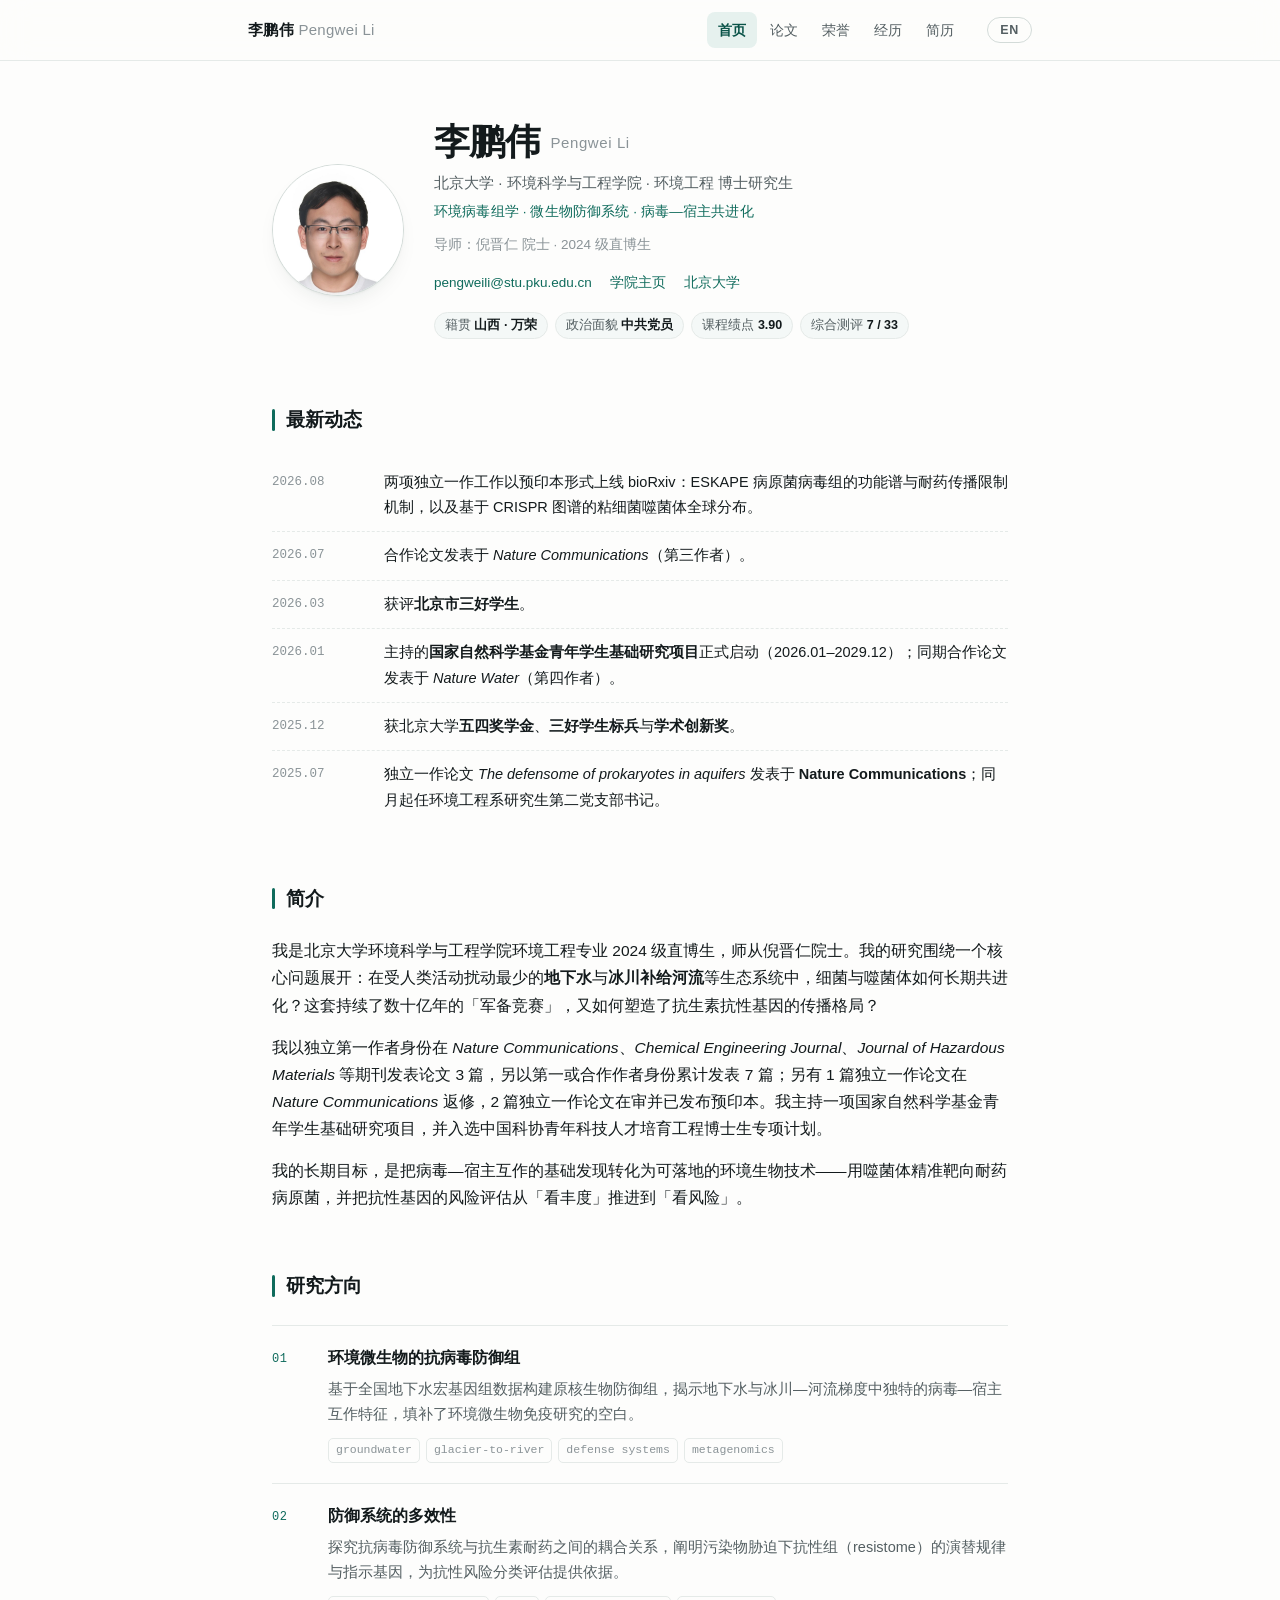
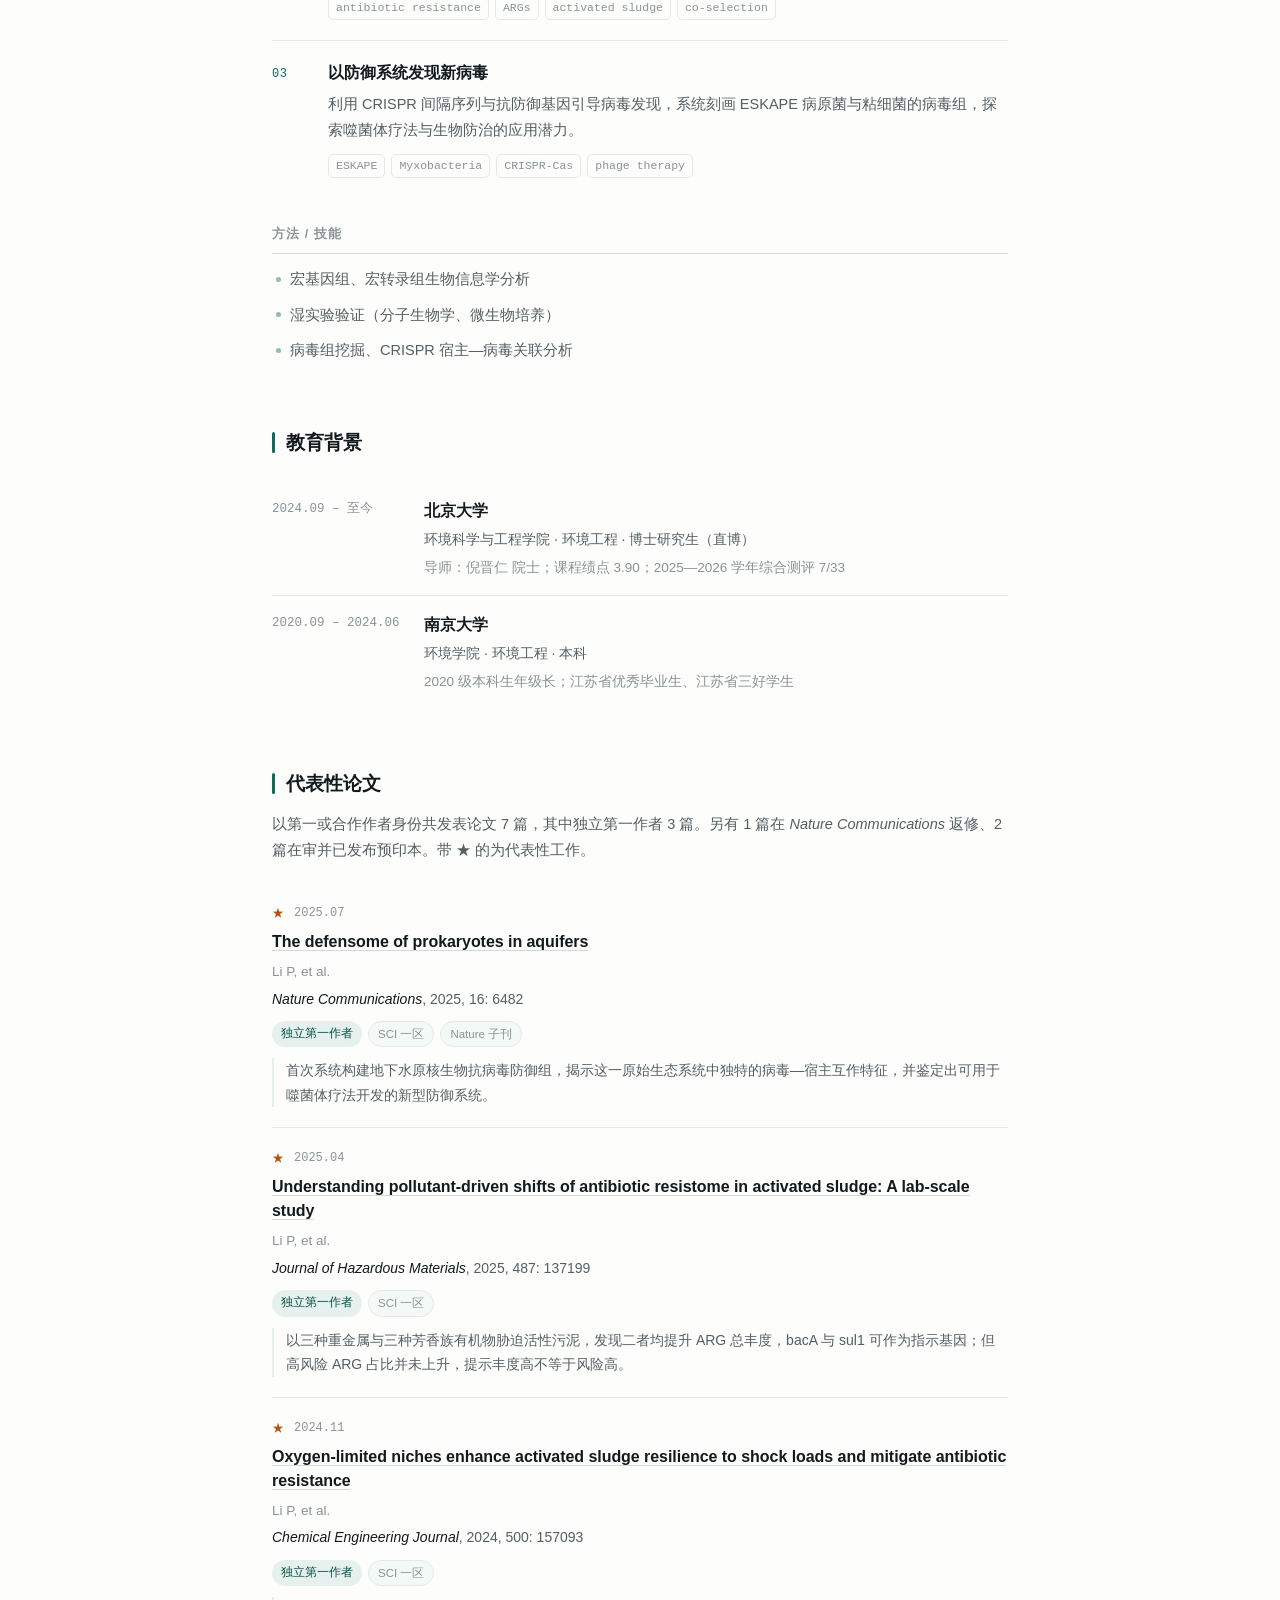
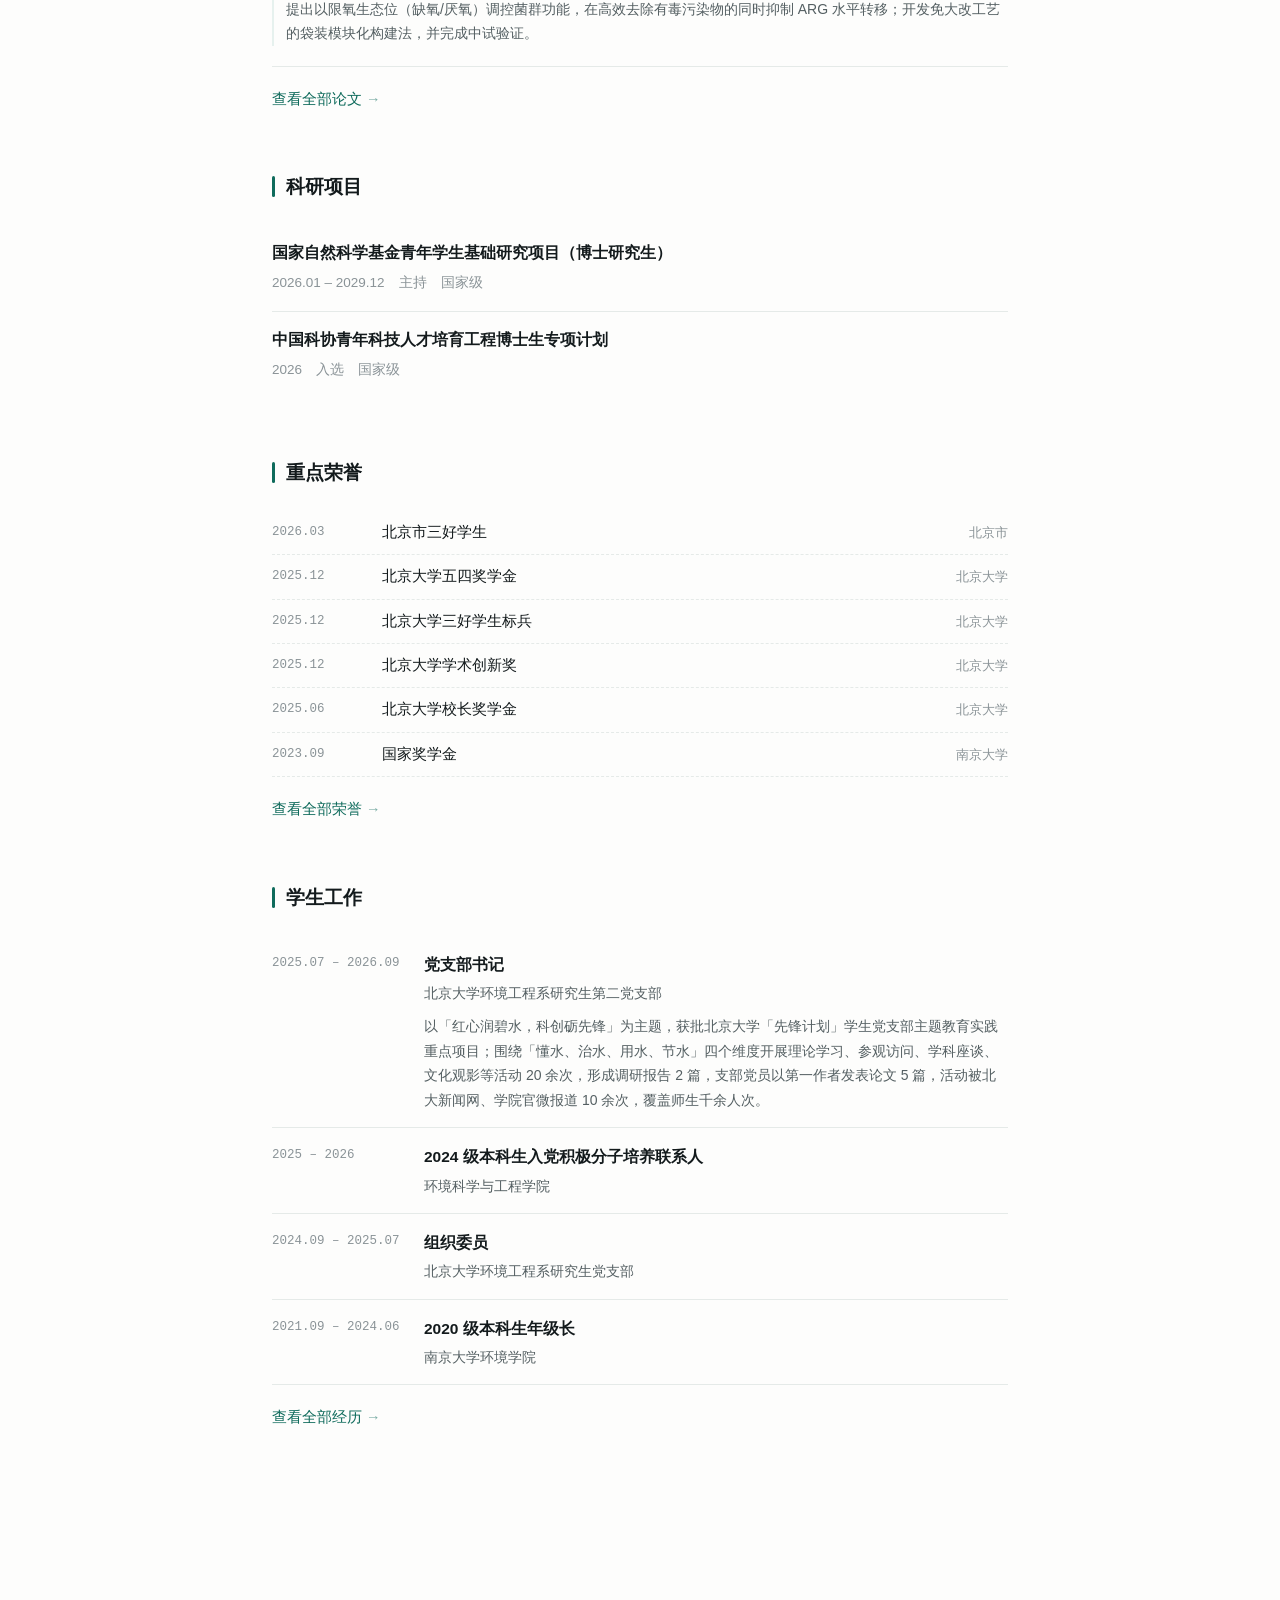
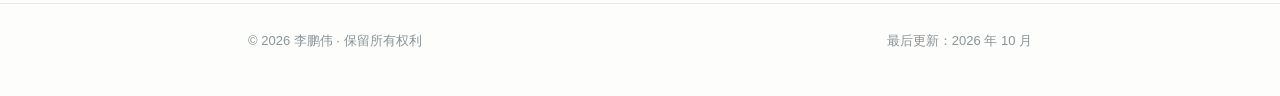
==== index.html @ 7e888766 "初始化个人主页：首页、论文、荣誉、经历、简历五页 + 数据驱动的可维护结构" ====
<!DOCTYPE html>
<html lang="zh-CN">
<head>
<meta charset="utf-8">
<meta name="viewport" content="width=device-width, initial-scale=1">
<title>李鹏伟 | 北京大学环境科学与工程学院</title>
<meta name="description" content="李鹏伟（Pengwei Li），北京大学环境科学与工程学院环境工程专业 2024 级直博生，师从倪晋仁院士。研究聚焦环境病毒组学、微生物抗病毒防御系统与病毒—宿主共进化，以独立第一作者在 Nature Communications 等期刊发表论文。">
<meta name="author" content="李鹏伟 Pengwei Li">
<meta name="keywords" content="李鹏伟,Pengwei Li,环境工程,北京大学,环境病毒组学,噬菌体,微生物防御系统,抗生素抗性基因,地下水">
<link rel="canonical" href="https://pengweili.github.io/">

<meta property="og:type" content="profile">
<meta property="og:title" content="李鹏伟 | 北京大学环境科学与工程学院">
<meta property="og:description" content="环境病毒组学 · 微生物防御系统 · 病毒—宿主共进化">
<meta property="og:url" content="https://pengweili.github.io/">
<meta property="og:image" content="https://pengweili.github.io/assets/img/avatar.jpg">
<meta name="twitter:card" content="summary">

<link rel="icon" href="assets/img/favicon.svg" type="image/svg+xml">
<link rel="apple-touch-icon" href="assets/img/avatar.jpg">
<link rel="stylesheet" href="assets/css/style.css">

<script type="application/ld+json">
{
  "@context": "https://schema.org",
  "@type": "Person",
  "name": "李鹏伟",
  "alternateName": "Pengwei Li",
  "url": "https://pengweili.github.io/",
  "image": "https://pengweili.github.io/assets/img/avatar.jpg",
  "email": "mailto:pengweili@stu.pku.edu.cn",
  "jobTitle": "Ph.D. Student in Environmental Engineering",
  "affiliation": {
    "@type": "CollegeOrUniversity",
    "name": "Peking University",
    "department": "College of Environmental Sciences and Engineering"
  },
  "alumniOf": { "@type": "CollegeOrUniversity", "name": "Nanjing University" },
  "knowsAbout": ["Environmental Viromics", "Microbial Defense Systems", "Antibiotic Resistance Genes", "Phage Therapy", "Metagenomics"]
}
</script>
</head>
<body data-page="home">
<a class="skip-link" href="#main">跳到主要内容</a>

<div id="app"></div>

<noscript>
  <main style="max-width:780px;margin:0 auto;padding:40px 24px;font-family:system-ui,sans-serif;line-height:1.8">
    <h1 style="font-size:30px;margin:0 0 8px">李鹏伟 <span style="font-size:16px;color:#888">Pengwei Li</span></h1>
    <p style="margin:0 0 4px">北京大学 · 环境科学与工程学院 · 环境工程 博士研究生（2024 级直博）</p>
    <p style="margin:0 0 4px">环境病毒组学 · 微生物防御系统 · 病毒—宿主共进化</p>
    <p style="margin:0 0 4px">导师：倪晋仁 院士</p>
    <p style="margin:0 0 20px">邮箱：<a href="mailto:pengweili@stu.pku.edu.cn">pengweili@stu.pku.edu.cn</a></p>

    <h2 style="font-size:18px">代表性论文</h2>
    <ul>
      <li>Li P, et al. The defensome of prokaryotes in aquifers. <em>Nature Communications</em>, 2025, 16: 6482.（独立第一作者）</li>
      <li>Li P, et al. Understanding pollutant-driven shifts of antibiotic resistome in activated sludge. <em>Journal of Hazardous Materials</em>, 2025, 487: 137199.（独立第一作者）</li>
      <li>Li P, et al. Oxygen-limited niches enhance activated sludge resilience to shock loads and mitigate antibiotic resistance. <em>Chemical Engineering Journal</em>, 2024, 500: 157093.（独立第一作者）</li>
    </ul>

    <h2 style="font-size:18px">科研项目</h2>
    <ul>
      <li>国家自然科学基金青年学生基础研究项目（博士研究生），主持，2026.01–2029.12</li>
      <li>中国科协青年科技人才培育工程博士生专项计划</li>
    </ul>

    <h2 style="font-size:18px">荣誉奖励</h2>
    <ul>
      <li>北京市三好学生（2026.03）、国家奖学金（2023.09）</li>
      <li>北京大学五四奖学金、三好学生标兵、学术创新奖、校长奖学金</li>
      <li>江苏省优秀毕业生、江苏省三好学生、南京大学栋梁奖学金特等奖</li>
    </ul>

    <p style="color:#888;font-size:14px;margin-top:28px">
      本页需要启用 JavaScript 才能显示完整内容。请打开浏览器的 JavaScript 后刷新。
    </p>
  </main>
</noscript>

<script src="data/site.js"></script>
<script src="data/publications.js"></script>
<script src="data/awards.js"></script>
<script src="assets/js/app.js"></script>
</body>
</html>
---- assets/css/style.css ----
/* ==========================================================================
   李鹏伟 · 个人主页  样式表
   只改内容的话不用动这个文件；想换主色，改下面 --accent 两个值即可。
   ========================================================================== */

:root {
  --wrap: 784px;
  --header-wrap: 832px;

  --font-sans: -apple-system, BlinkMacSystemFont, "Segoe UI", "PingFang SC",
    "Hiragino Sans GB", "Microsoft YaHei", "Source Han Sans SC", "Noto Sans SC",
    "Helvetica Neue", Arial, sans-serif;
  --font-mono: ui-monospace, SFMono-Regular, "SF Mono", Menlo, Consolas,
    "Liberation Mono", monospace;

  --bg: #fdfdfc;
  --bg-soft: #f4f8f7;
  --bg-elev: #ffffff;
  --text: #131a1c;
  --text-2: #545f62;
  --text-3: #8a9397;
  --line: #e5eae8;
  --line-strong: #d3dbd8;

  --accent: #0f6b5c;
  --accent-deep: #0a5348;
  --accent-soft: #e6f1ee;
  --star: #b45309;

  --shadow: 0 1px 2px rgba(15, 40, 34, .04), 0 10px 28px -16px rgba(15, 40, 34, .18);
  --radius: 12px;
}

@media (prefers-color-scheme: dark) {
  :root {
    --bg: #0e1413;
    --bg-soft: #161e1d;
    --bg-elev: #131a19;
    --text: #e8eeec;
    --text-2: #9dadaa;
    --text-3: #6b7b78;
    --line: #232e2c;
    --line-strong: #34413e;

    --accent: #54cfb4;
    --accent-deep: #7de3cb;
    --accent-soft: #14231f;
    --star: #e0a458;

    --shadow: 0 1px 2px rgba(0, 0, 0, .3), 0 10px 28px -16px rgba(0, 0, 0, .6);
  }
}

/* ---------- 基础 ---------- */
*, *::before, *::after { box-sizing: border-box; }

html { scroll-behavior: smooth; -webkit-text-size-adjust: 100%; }

body {
  margin: 0;
  font-family: var(--font-sans);
  font-size: 16px;
  line-height: 1.75;
  color: var(--text);
  background: var(--bg);
  -webkit-font-smoothing: antialiased;
  -moz-osx-font-smoothing: grayscale;
  font-feature-settings: "kern" 1;
}

a { color: var(--accent); text-decoration: none; }
a:hover { color: var(--accent-deep); }

::selection { background: var(--accent-soft); color: var(--accent-deep); }

:focus-visible {
  outline: 2px solid var(--accent);
  outline-offset: 3px;
  border-radius: 4px;
}

.skip-link {
  position: absolute; left: -9999px; top: 0; z-index: 100;
  background: var(--accent); color: #fff; padding: 10px 16px; border-radius: 0 0 8px 0;
}
.skip-link:focus { left: 0; }

/* ---------- 顶栏 ---------- */
.site-header {
  position: sticky;
  top: 0;
  z-index: 50;
  background: var(--bg);
  background: color-mix(in srgb, var(--bg) 78%, transparent);
  -webkit-backdrop-filter: saturate(180%) blur(14px);
  backdrop-filter: saturate(180%) blur(14px);
  border-bottom: 1px solid var(--line);
}

.header-inner {
  max-width: var(--header-wrap);
  margin: 0 auto;
  padding: 0 24px;
  height: 60px;
  display: flex;
  align-items: center;
  gap: 16px;
}

.brand {
  font-size: 15px;
  font-weight: 650;
  letter-spacing: .02em;
  color: var(--text);
  white-space: nowrap;
}
.brand:hover { color: var(--accent); }
.brand span { color: var(--text-3); font-weight: 400; }

.nav {
  margin-left: auto;
  display: flex;
  align-items: center;
  gap: 2px;
  overflow-x: auto;
  scrollbar-width: none;
}
.nav::-webkit-scrollbar { display: none; }

.nav a {
  padding: 6px 11px;
  border-radius: 8px;
  font-size: 14px;
  color: var(--text-2);
  white-space: nowrap;
  transition: background .16s ease, color .16s ease;
}
.nav a:hover { background: var(--bg-soft); color: var(--text); }
.nav a[aria-current="page"] {
  color: var(--accent-deep);
  background: var(--accent-soft);
  font-weight: 600;
}

.lang-btn {
  flex: none;
  margin-left: 6px;
  padding: 5px 12px;
  font-family: var(--font-sans);
  font-size: 12.5px;
  font-weight: 600;
  letter-spacing: .06em;
  color: var(--text-2);
  background: transparent;
  border: 1px solid var(--line-strong);
  border-radius: 999px;
  cursor: pointer;
  transition: all .16s ease;
}
.lang-btn:hover {
  color: var(--accent-deep);
  border-color: var(--accent);
  background: var(--accent-soft);
}

/* ---------- 版心 ---------- */
.wrap {
  max-width: var(--wrap);
  margin: 0 auto;
  padding: 0 24px 96px;
}

/* ---------- 首页头部 ---------- */
.hero {
  display: grid;
  grid-template-columns: 132px minmax(0, 1fr);
  gap: 30px;
  align-items: center;
  padding: 60px 0 6px;
}

.hero__photo {
  width: 132px;
  height: 132px;
  border-radius: 50%;
  object-fit: cover;
  object-position: center 22%;
  border: 1px solid var(--line-strong);
  box-shadow: var(--shadow);
  background: var(--bg-soft);
}

.hero__name {
  margin: 0 0 8px;
  font-size: clamp(28px, 5vw, 36px);
  font-weight: 660;
  line-height: 1.15;
  letter-spacing: -.015em;
}
.hero__name small {
  display: inline-block;
  margin-left: 10px;
  font-size: 15px;
  font-weight: 400;
  letter-spacing: .04em;
  color: var(--text-3);
  vertical-align: 6px;
}

.hero__headline { margin: 0 0 3px; font-size: 15px; color: var(--text-2); }
.hero__subhead { margin: 0 0 10px; font-size: 13.5px; color: var(--accent); letter-spacing: .01em; }
.hero__advisor { margin: 0; font-size: 13.5px; color: var(--text-3); }

.hero__links {
  display: flex;
  flex-wrap: wrap;
  gap: 4px 18px;
  margin-top: 14px;
  font-size: 13.5px;
}
.hero__links a { border-bottom: 1px solid transparent; transition: border-color .16s ease; }
.hero__links a:hover { border-bottom-color: currentColor; }

.facts { display: flex; flex-wrap: wrap; gap: 7px; margin-top: 16px; }
.fact {
  padding: 2px 10px;
  font-size: 12.5px;
  color: var(--text-2);
  background: var(--bg-soft);
  border: 1px solid var(--line);
  border-radius: 999px;
  white-space: nowrap;
}
.fact b { color: var(--text); font-weight: 600; }

/* ---------- 内页标题 ---------- */
.page-head { padding: 56px 0 4px; }
.page-head__title {
  margin: 0 0 10px;
  font-size: clamp(26px, 4.4vw, 32px);
  font-weight: 660;
  letter-spacing: -.015em;
}
.page-head__lead { margin: 0; font-size: 15px; color: var(--text-2); max-width: 62ch; }

.note {
  margin: 26px 0 0;
  font-size: 13px;
  color: var(--text-3);
}

.more { margin: 20px 0 0; font-size: 14.5px; font-weight: 500; }
.more a::after { content: " →"; opacity: .55; }

/* ---------- 段落区块 ---------- */
.section { margin-top: 58px; }

.section__title {
  position: relative;
  margin: 0 0 22px;
  padding-left: 14px;
  font-size: 19px;
  font-weight: 650;
  letter-spacing: -.005em;
}
.section__title::before {
  content: "";
  position: absolute;
  left: 0;
  top: .32em;
  bottom: .32em;
  width: 3px;
  border-radius: 2px;
  background: var(--accent);
}

.section__lead {
  margin: -10px 0 20px;
  font-size: 14.5px;
  color: var(--text-2);
}

.group-title {
  margin: 30px 0 8px;
  padding-bottom: 7px;
  font-size: 12.5px;
  font-weight: 600;
  letter-spacing: .09em;
  color: var(--text-3);
  border-bottom: 1px solid var(--line-strong);
}
.group-title:first-of-type { margin-top: 0; }

/* ---------- 简介 ---------- */
.prose p { margin: 0 0 15px; font-size: 15.5px; }
.prose p:last-child { margin-bottom: 0; }
.prose strong { font-weight: 600; color: var(--text); }
.prose em { font-style: italic; color: var(--text); }

/* ---------- 动态 ---------- */
.news { margin: 0; padding: 0; list-style: none; }
.news li {
  display: grid;
  grid-template-columns: 96px minmax(0, 1fr);
  gap: 16px;
  padding: 11px 0;
  font-size: 14.5px;
  border-bottom: 1px dashed var(--line);
}
.news li:last-child { border-bottom: 0; }
.news__date {
  padding-top: 2px;
  font-family: var(--font-mono);
  font-size: 12.5px;
  color: var(--text-3);
}

/* ---------- 研究方向 ---------- */
.interest {
  display: grid;
  grid-template-columns: 42px minmax(0, 1fr);
  gap: 14px;
  padding: 20px 0;
  border-top: 1px solid var(--line);
}
.interest:first-child { padding-top: 0; border-top: 0; }
.interest__no {
  padding-top: 3px;
  font-family: var(--font-mono);
  font-size: 12px;
  color: var(--accent);
  letter-spacing: .04em;
}
.interest__title { margin: 0 0 7px; font-size: 16px; font-weight: 620; line-height: 1.5; }
.interest__desc { margin: 0 0 11px; font-size: 14.5px; color: var(--text-2); }

.tags { display: flex; flex-wrap: wrap; gap: 6px; }
.tag {
  padding: 1px 7px;
  font-family: var(--font-mono);
  font-size: 11.5px;
  color: var(--text-3);
  border: 1px solid var(--line);
  border-radius: 5px;
}

/* ---------- 时间线条目 ---------- */
.entry {
  display: grid;
  grid-template-columns: 136px minmax(0, 1fr);
  gap: 16px;
  padding: 15px 0;
  border-bottom: 1px solid var(--line);
}
.entry:last-child { border-bottom: 0; }
.entry__time {
  padding-top: 3px;
  font-family: var(--font-mono);
  font-size: 12.5px;
  line-height: 1.55;
  color: var(--text-3);
}
.entry__title { margin: 0 0 3px; font-size: 15.5px; font-weight: 620; }
.entry__meta { margin: 0; font-size: 14px; color: var(--text-2); }
.entry__note { margin: 5px 0 0; font-size: 13.5px; color: var(--text-3); }
.entry__detail { margin: 9px 0 0; font-size: 14px; color: var(--text-2); }

/* ---------- 论文 ---------- */
.pub { padding: 20px 0; border-bottom: 1px solid var(--line); }
.pub:last-child { border-bottom: 0; }
.pub:first-child { padding-top: 0; }

.pub__head { display: flex; align-items: center; gap: 10px; flex-wrap: wrap; margin-bottom: 6px; }
.pub__date {
  font-family: var(--font-mono);
  font-size: 12px;
  color: var(--text-3);
}
.pub__star { font-size: 12px; color: var(--star); }

.pub__title {
  margin: 0 0 6px;
  font-size: 16px;
  font-weight: 620;
  line-height: 1.5;
  letter-spacing: -.003em;
}
.pub__title a {
  color: var(--text);
  border-bottom: 1px solid var(--line-strong);
  transition: color .16s ease, border-color .16s ease;
}
.pub__title a:hover { color: var(--accent); border-bottom-color: currentColor; }
.pub__title.is-pending { color: var(--text-3); font-weight: 500; font-style: italic; }

.pub__authors { margin: 0 0 3px; font-size: 13.5px; color: var(--text-3); }
.pub__venue { margin: 0 0 10px; font-size: 14px; color: var(--text-2); }
.pub__venue em { font-style: italic; color: var(--text); font-weight: 500; }

.badges { display: flex; flex-wrap: wrap; gap: 6px; }
.badge {
  padding: 2px 9px;
  font-size: 11.5px;
  font-weight: 500;
  color: var(--accent-deep);
  background: var(--accent-soft);
  border-radius: 999px;
  white-space: nowrap;
}
.badge--plain {
  color: var(--text-3);
  background: var(--bg-soft);
  border: 1px solid var(--line);
}

.pub__summary {
  margin: 11px 0 0;
  padding-left: 12px;
  font-size: 14px;
  color: var(--text-2);
  border-left: 2px solid var(--accent-soft);
}

/* ---------- 荣誉 ---------- */
.award {
  display: grid;
  grid-template-columns: 96px minmax(0, 1fr) auto;
  gap: 14px;
  padding: 9px 0;
  font-size: 14.5px;
  border-bottom: 1px dashed var(--line);
}
.award:last-child { border-bottom: 0; }
.award__date { font-family: var(--font-mono); font-size: 12.5px; color: var(--text-3); padding-top: 2px; }
.award__org { font-size: 13px; color: var(--text-3); text-align: right; padding-top: 2px; }

/* ---------- 项目 ---------- */
.project {
  padding: 16px 0;
  border-bottom: 1px solid var(--line);
}
.project:last-child { border-bottom: 0; }
.project:first-child { padding-top: 0; }
.project__title { margin: 0 0 6px; font-size: 15.5px; font-weight: 620; line-height: 1.55; }
.project__meta { margin: 0; font-size: 13.5px; color: var(--text-3); display: flex; gap: 14px; flex-wrap: wrap; }

/* ---------- 列表（学术活动 / 志愿） ---------- */
.plain-list { margin: 0; padding: 0; list-style: none; }
.plain-list li {
  position: relative;
  padding: 5px 0 5px 18px;
  font-size: 14.5px;
  color: var(--text-2);
}
.plain-list li::before {
  content: "";
  position: absolute;
  left: 4px;
  top: 1.02em;
  width: 5px;
  height: 5px;
  border-radius: 50%;
  background: var(--accent);
  opacity: .45;
}

/* ---------- CV 页 ---------- */
.cv-head { padding: 52px 0 4px; }
.cv-head h1 { margin: 0 0 4px; font-size: 30px; font-weight: 660; letter-spacing: -.01em; }
.cv-head p { margin: 0; font-size: 14px; color: var(--text-2); }
.cv-contact { margin-top: 12px; font-size: 13.5px; color: var(--text-3); display: flex; gap: 18px; flex-wrap: wrap; }

.print-hint {
  margin-top: 18px;
  padding: 12px 16px;
  font-size: 13.5px;
  color: var(--text-2);
  background: var(--bg-soft);
  border: 1px solid var(--line);
  border-radius: var(--radius);
}

/* CV 页更紧凑一些 */
body[data-page="cv"] .section { margin-top: 34px; }
body[data-page="cv"] .section__title { font-size: 16.5px; margin-bottom: 14px; }
body[data-page="cv"] .pub { padding: 12px 0; }
body[data-page="cv"] .pub__title { font-size: 14.5px; }
body[data-page="cv"] .pub__summary { font-size: 13.5px; }
body[data-page="cv"] .entry,
body[data-page="cv"] .project { padding: 9px 0; }
body[data-page="cv"] .award { padding: 6px 0; font-size: 14px; }
body[data-page="cv"] .interest { padding: 11px 0; grid-template-columns: 34px minmax(0, 1fr); }
body[data-page="cv"] .interest__desc { font-size: 13.5px; margin-bottom: 7px; }

/* ---------- 页脚 ---------- */
.site-footer {
  margin-top: 76px;
  padding: 26px 0 44px;
  font-size: 13px;
  color: var(--text-3);
  border-top: 1px solid var(--line);
}
.footer-inner {
  max-width: var(--header-wrap);
  margin: 0 auto;
  padding: 0 24px;
  display: flex;
  justify-content: space-between;
  align-items: baseline;
  gap: 12px 24px;
  flex-wrap: wrap;
}
.footer-inner a { color: var(--text-2); }
.footer-inner a:hover { color: var(--accent); }

/* ---------- 小屏 ---------- */
@media (max-width: 760px) {
  .wrap { padding: 0 20px 72px; }
  .header-inner { padding: 0 16px; height: 56px; gap: 8px; }
  .nav a { padding: 6px 9px; font-size: 13.5px; }

  .hero {
    grid-template-columns: 1fr;
    justify-items: start;
    gap: 18px;
    padding-top: 40px;
  }
  .hero__photo { width: 104px; height: 104px; }

  .section { margin-top: 46px; }

  .news li,
  .entry,
  .award { grid-template-columns: 1fr; gap: 2px; }
  .award__org { text-align: left; }
  .news__date,
  .entry__time,
  .award__date { padding-top: 0; margin-bottom: 2px; }

  .interest { grid-template-columns: 1fr; gap: 4px; }
}

/* ---------- 打印（Ctrl+P 导出 PDF 简历） ---------- */
@media print {
  @page { margin: 16mm 15mm; }
  :root {
    --bg: #fff; --bg-soft: #fff; --text: #000; --text-2: #222;
    --text-3: #555; --line: #ccc; --line-strong: #bbb;
    --accent: #000; --accent-deep: #000; --accent-soft: #f2f2f2; --shadow: none;
  }
  .site-header, .site-footer, .print-hint, .lang-btn, .skip-link { display: none !important; }
  body { font-size: 11pt; line-height: 1.5; }
  .wrap { max-width: none; padding: 0; }
  .section { margin-top: 16pt; break-inside: avoid; }
  .section__title { font-size: 13pt; }
  .section__title::before { background: #000; }
  .pub, .entry, .award, .project, .interest { break-inside: avoid; }
  a { color: #000; text-decoration: none; }
  .badge { border: 1px solid #bbb; background: transparent; }
  .cv-head { padding-top: 0; }
}
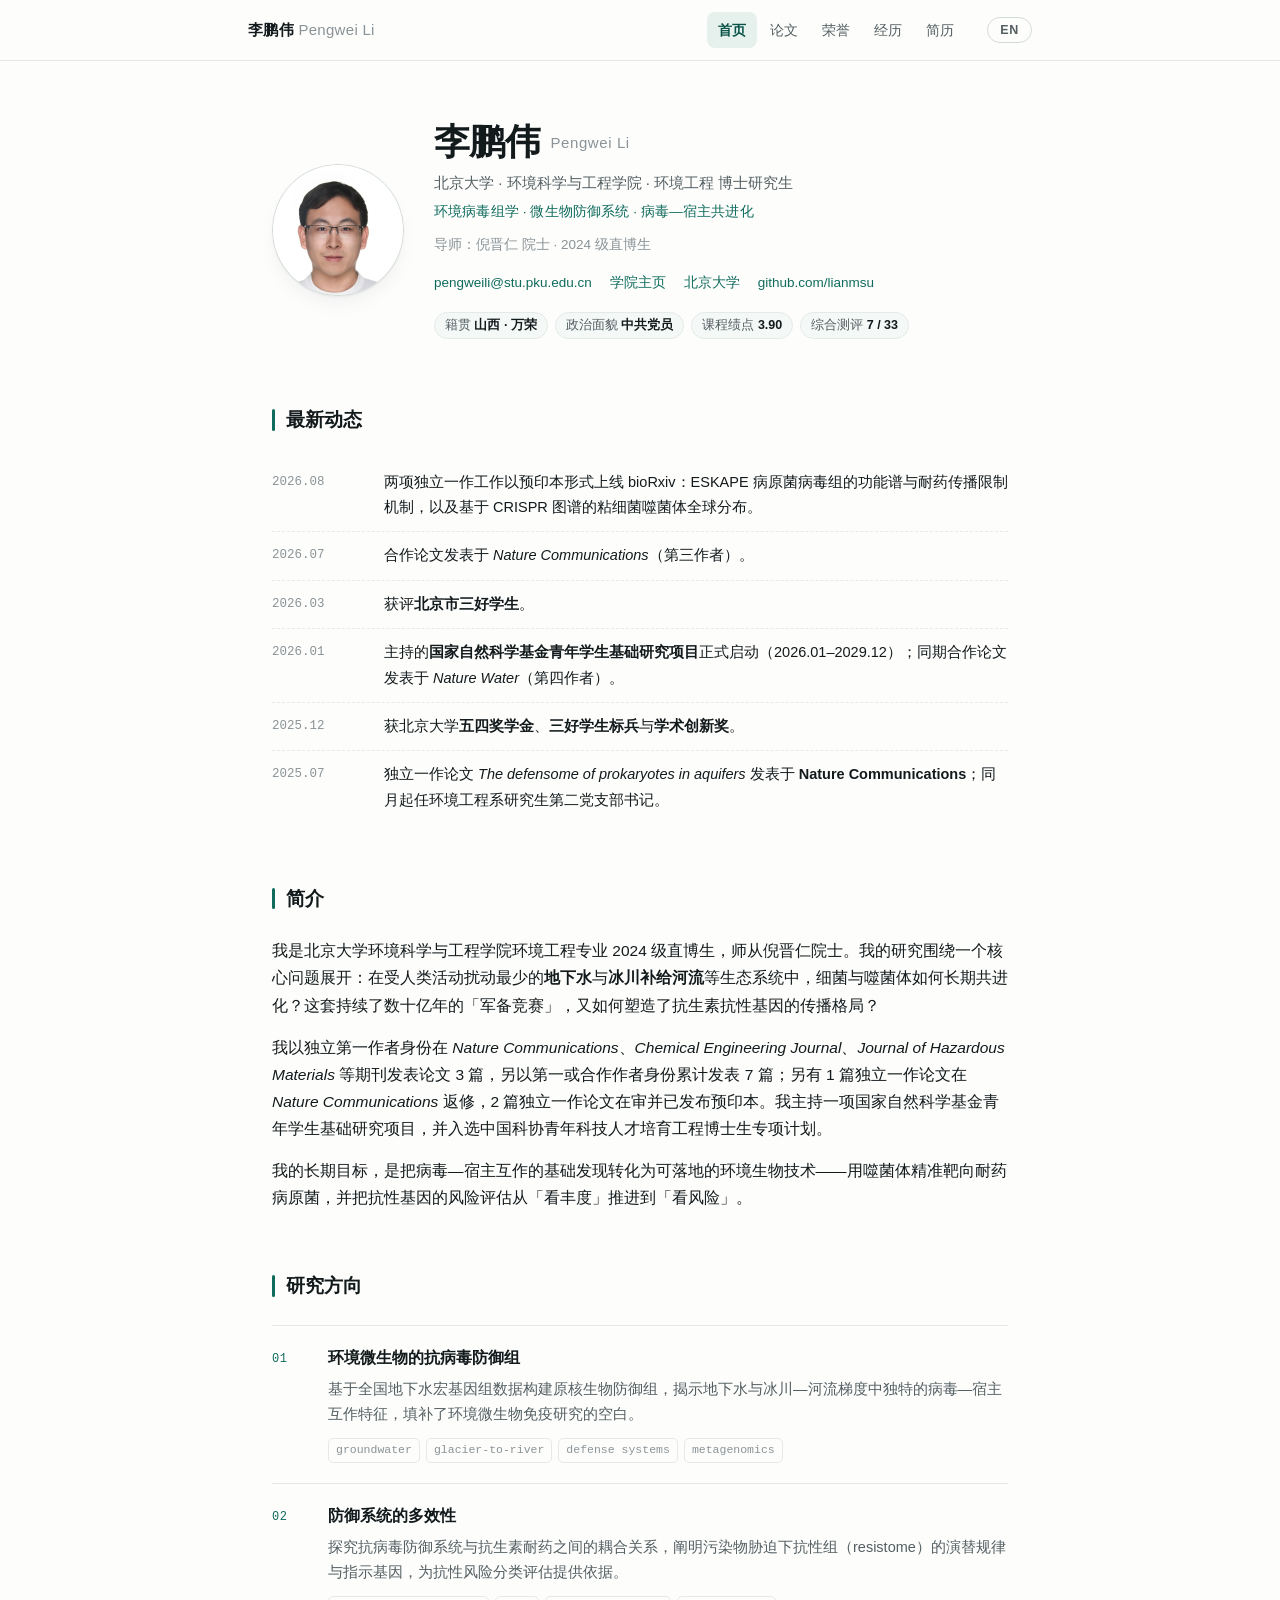
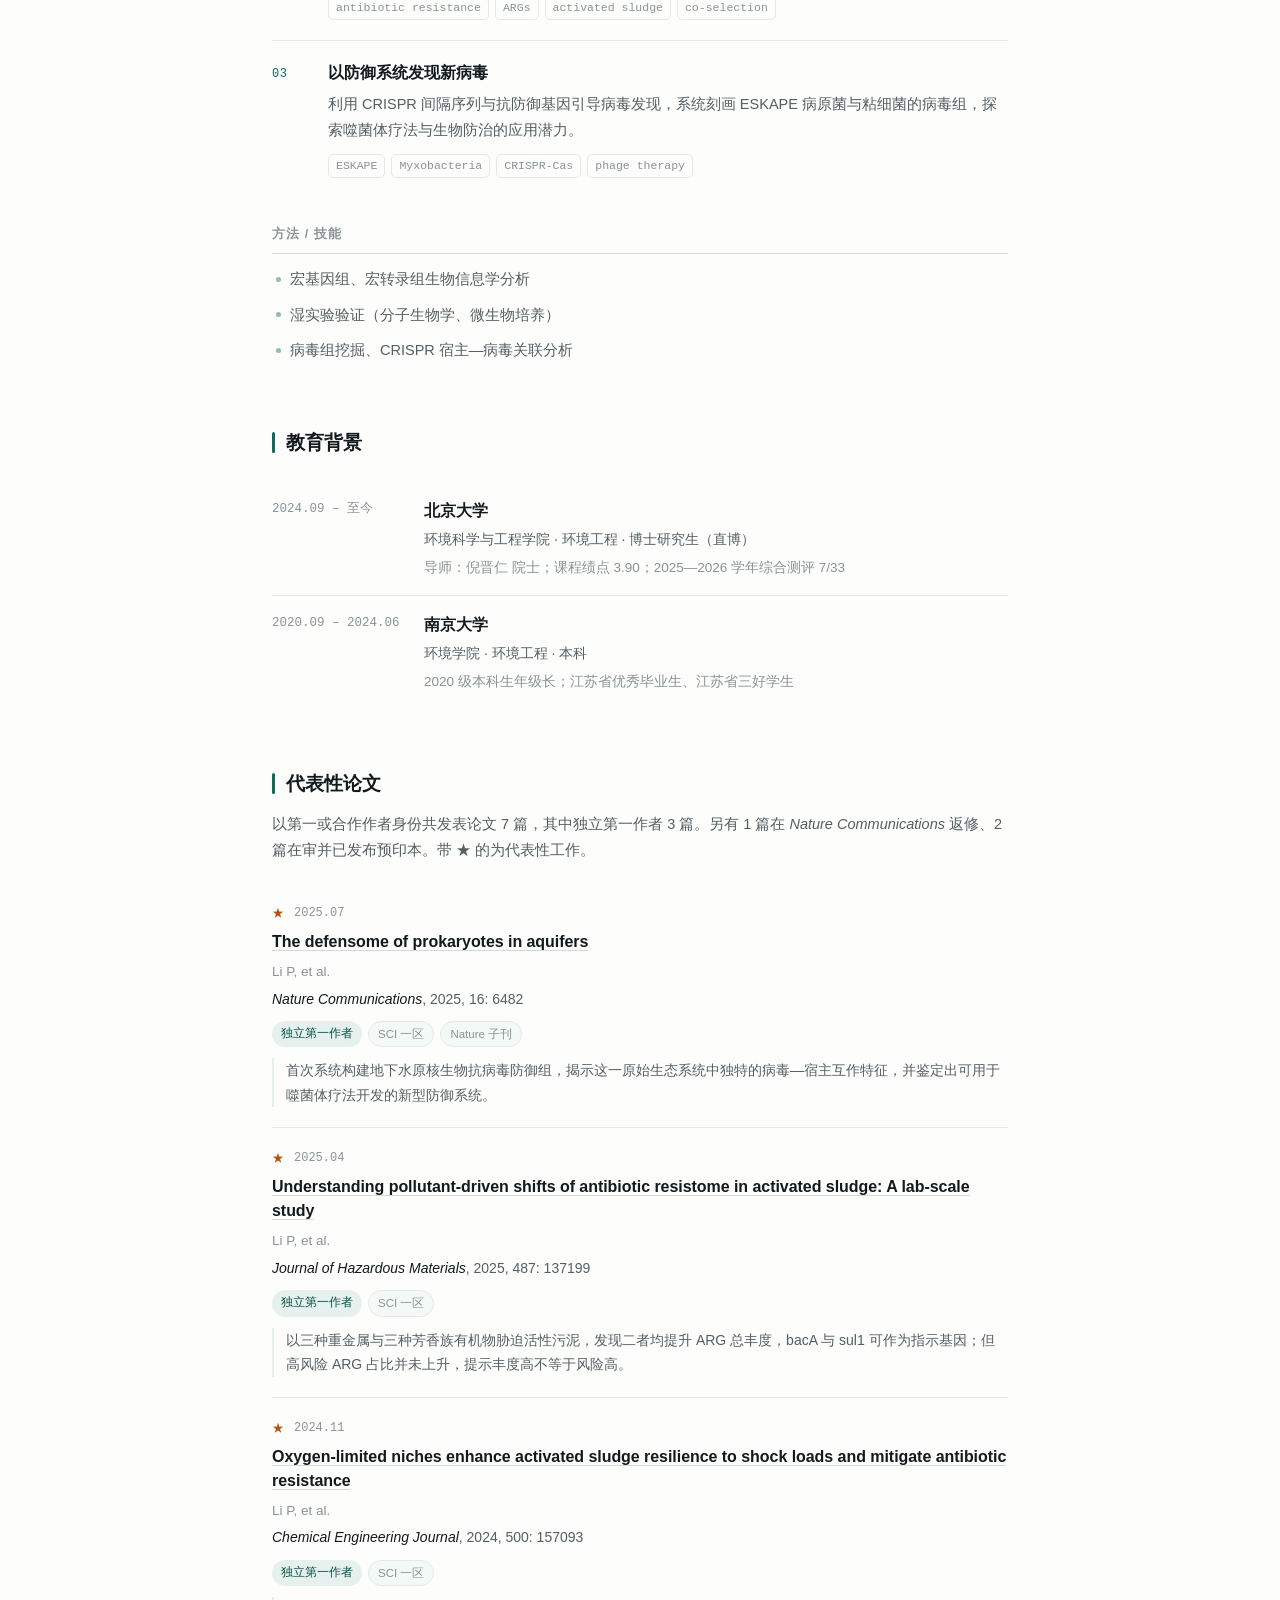
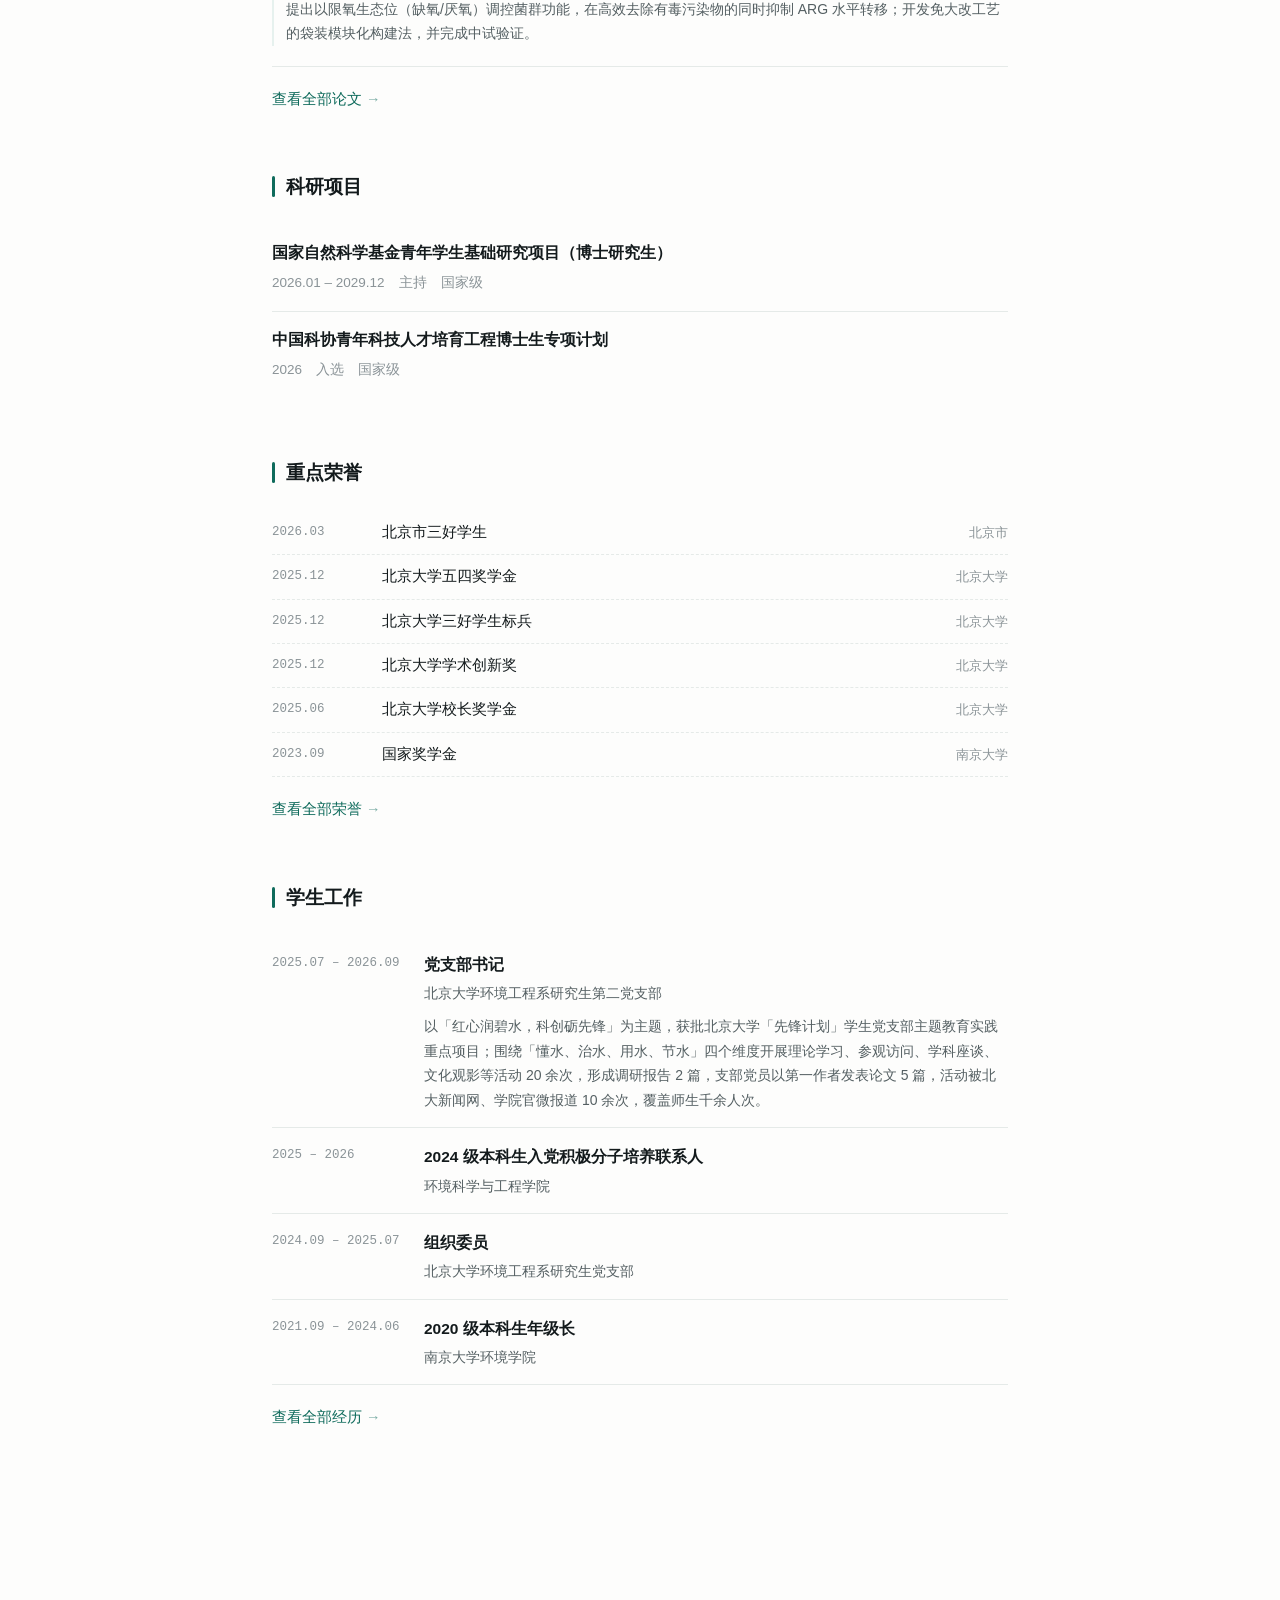
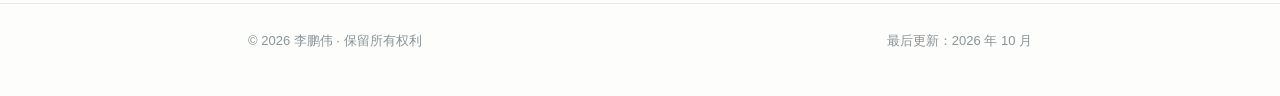
==== commit 7ff02de2: "改用 lianmsu.github.io 域名，首页增加 GitHub 链接" ====
--- a/index.html
+++ b/index.html
@@ -7,13 +7,13 @@
 <meta name="description" content="李鹏伟（Pengwei Li），北京大学环境科学与工程学院环境工程专业 2024 级直博生，师从倪晋仁院士。研究聚焦环境病毒组学、微生物抗病毒防御系统与病毒—宿主共进化，以独立第一作者在 Nature Communications 等期刊发表论文。">
 <meta name="author" content="李鹏伟 Pengwei Li">
 <meta name="keywords" content="李鹏伟,Pengwei Li,环境工程,北京大学,环境病毒组学,噬菌体,微生物防御系统,抗生素抗性基因,地下水">
-<link rel="canonical" href="https://pengweili.github.io/">
+<link rel="canonical" href="https://lianmsu.github.io/">
 
 <meta property="og:type" content="profile">
 <meta property="og:title" content="李鹏伟 | 北京大学环境科学与工程学院">
 <meta property="og:description" content="环境病毒组学 · 微生物防御系统 · 病毒—宿主共进化">
-<meta property="og:url" content="https://pengweili.github.io/">
-<meta property="og:image" content="https://pengweili.github.io/assets/img/avatar.jpg">
+<meta property="og:url" content="https://lianmsu.github.io/">
+<meta property="og:image" content="https://lianmsu.github.io/assets/img/avatar.jpg">
 <meta name="twitter:card" content="summary">
 
 <link rel="icon" href="assets/img/favicon.svg" type="image/svg+xml">
@@ -26,8 +26,8 @@
   "@type": "Person",
   "name": "李鹏伟",
   "alternateName": "Pengwei Li",
-  "url": "https://pengweili.github.io/",
-  "image": "https://pengweili.github.io/assets/img/avatar.jpg",
+  "url": "https://lianmsu.github.io/",
+  "image": "https://lianmsu.github.io/assets/img/avatar.jpg",
   "email": "mailto:pengweili@stu.pku.edu.cn",
   "jobTitle": "Ph.D. Student in Environmental Engineering",
   "affiliation": {
--- a/assets/css/style.css
+++ b/assets/css/style.css
@@ -122,6 +122,7 @@
   display: flex;
   align-items: center;
   gap: 2px;
+  min-width: 0;
   overflow-x: auto;
   scrollbar-width: none;
 }
@@ -514,6 +515,10 @@
 .footer-inner a:hover { color: var(--accent); }
 
 /* ---------- 小屏 ---------- */
+@media (max-width: 560px) {
+  .brand span { display: none; }
+}
+
 @media (max-width: 760px) {
   .wrap { padding: 0 20px 72px; }
   .header-inner { padding: 0 16px; height: 56px; gap: 8px; }
